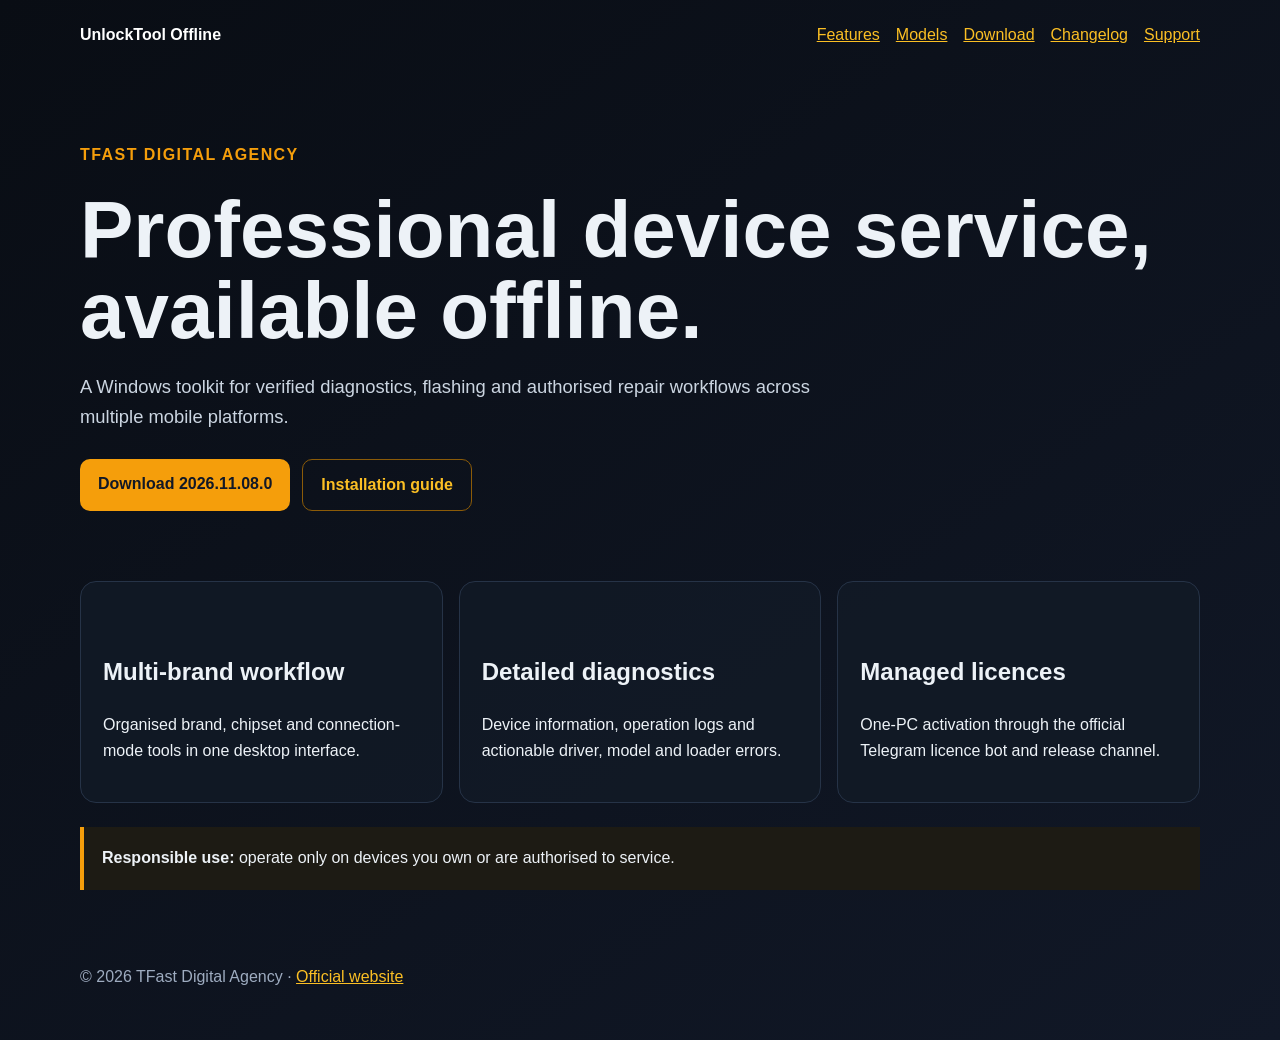
==== site/index.html @ e85ba022 "Launch UnlockTool Offline product site" ====
<!doctype html><html lang="en"><head><meta charset="utf-8"><meta name="viewport" content="width=device-width,initial-scale=1"><title>UnlockTool Offline — Professional Mobile Service Software</title><meta name="description" content="Official UnlockTool Offline downloads, features, installation instructions and verified release notes from TFast Digital Agency."><link rel="canonical" href="https://tfastdigital.github.io/unlocktool-offline/"><meta property="og:title" content="UnlockTool Offline"><meta property="og:description" content="Professional Windows software for authorised mobile-device diagnostics and repair workflows."><meta property="og:type" content="website"><meta property="og:url" content="https://tfastdigital.github.io/unlocktool-offline/"><link rel="stylesheet" href="assets/site.css"><script type="application/ld+json">{"@context":"https://schema.org","@type":"SoftwareApplication","name":"UnlockTool Offline","operatingSystem":"Windows 10, Windows 11","applicationCategory":"UtilitiesApplication","publisher":{"@type":"Organization","name":"TFast Digital Agency","url":"https://tfastdigital.com/"}}</script></head><body><header><a class="brand" href="./">UnlockTool Offline</a><nav><a href="features/">Features</a><a href="models/">Models</a><a href="download/">Download</a><a href="changelog/">Changelog</a><a href="support/">Support</a></nav></header><main><section class="hero"><span class="eyebrow">TFast Digital Agency</span><h1>Professional device service, available offline.</h1><p class="lead">A Windows toolkit for verified diagnostics, flashing and authorised repair workflows across multiple mobile platforms.</p><div class="buttons"><a class="button" href="download/">Download 2026.11.08.0</a><a class="button secondary" href="install/">Installation guide</a></div></section><section class="grid"><article class="card"><h2>Multi-brand workflow</h2><p>Organised brand, chipset and connection-mode tools in one desktop interface.</p></article><article class="card"><h2>Detailed diagnostics</h2><p>Device information, operation logs and actionable driver, model and loader errors.</p></article><article class="card"><h2>Managed licences</h2><p>One-PC activation through the official Telegram licence bot and release channel.</p></article></section><div class="notice"><strong>Responsible use:</strong> operate only on devices you own or are authorised to service.</div></main><footer>© <span data-year></span> TFast Digital Agency · <a href="https://tfastunlocker.com/">Official website</a></footer><script src="assets/site.js"></script></body></html>
---- site/assets/site.css ----
:root{color-scheme:dark;--bg:#090d14;--panel:#121a27;--text:#edf2f7;--muted:#9eacc0;--brand:#f59e0b;--line:#263347}*{box-sizing:border-box}body{margin:0;background:linear-gradient(145deg,#090d14,#111827);color:var(--text);font-family:Inter,Segoe UI,Arial,sans-serif;line-height:1.65}a{color:#fbbf24}header,main,footer{width:min(1120px,calc(100% - 36px));margin:auto}header{display:flex;justify-content:space-between;align-items:center;padding:22px 0}nav{display:flex;gap:16px;flex-wrap:wrap}.brand{font-weight:900;color:#fff;text-decoration:none}.hero{padding:72px 0 44px}.eyebrow{color:var(--brand);font-weight:800;text-transform:uppercase;letter-spacing:.09em}h1{font-size:clamp(2.3rem,7vw,5rem);line-height:1.02;margin:.25em 0}h2{margin-top:2em}.lead{max-width:760px;color:#cbd5e1;font-size:1.15rem}.buttons{display:flex;gap:12px;flex-wrap:wrap;margin:26px 0}.button{padding:12px 18px;background:var(--brand);color:#111827;border-radius:10px;font-weight:800;text-decoration:none}.button.secondary{background:transparent;color:#fbbf24;border:1px solid #8b5b08}.grid{display:grid;grid-template-columns:repeat(3,1fr);gap:16px}.card{background:rgba(18,26,39,.82);border:1px solid var(--line);border-radius:16px;padding:22px}.notice{border-left:4px solid var(--brand);background:#1d1b14;padding:18px;margin:24px 0}code{color:#fbbf24}footer{color:var(--muted);padding:50px 0}@media(max-width:760px){header{align-items:flex-start;flex-direction:column;gap:14px}.grid{grid-template-columns:1fr}.hero{padding-top:44px}}
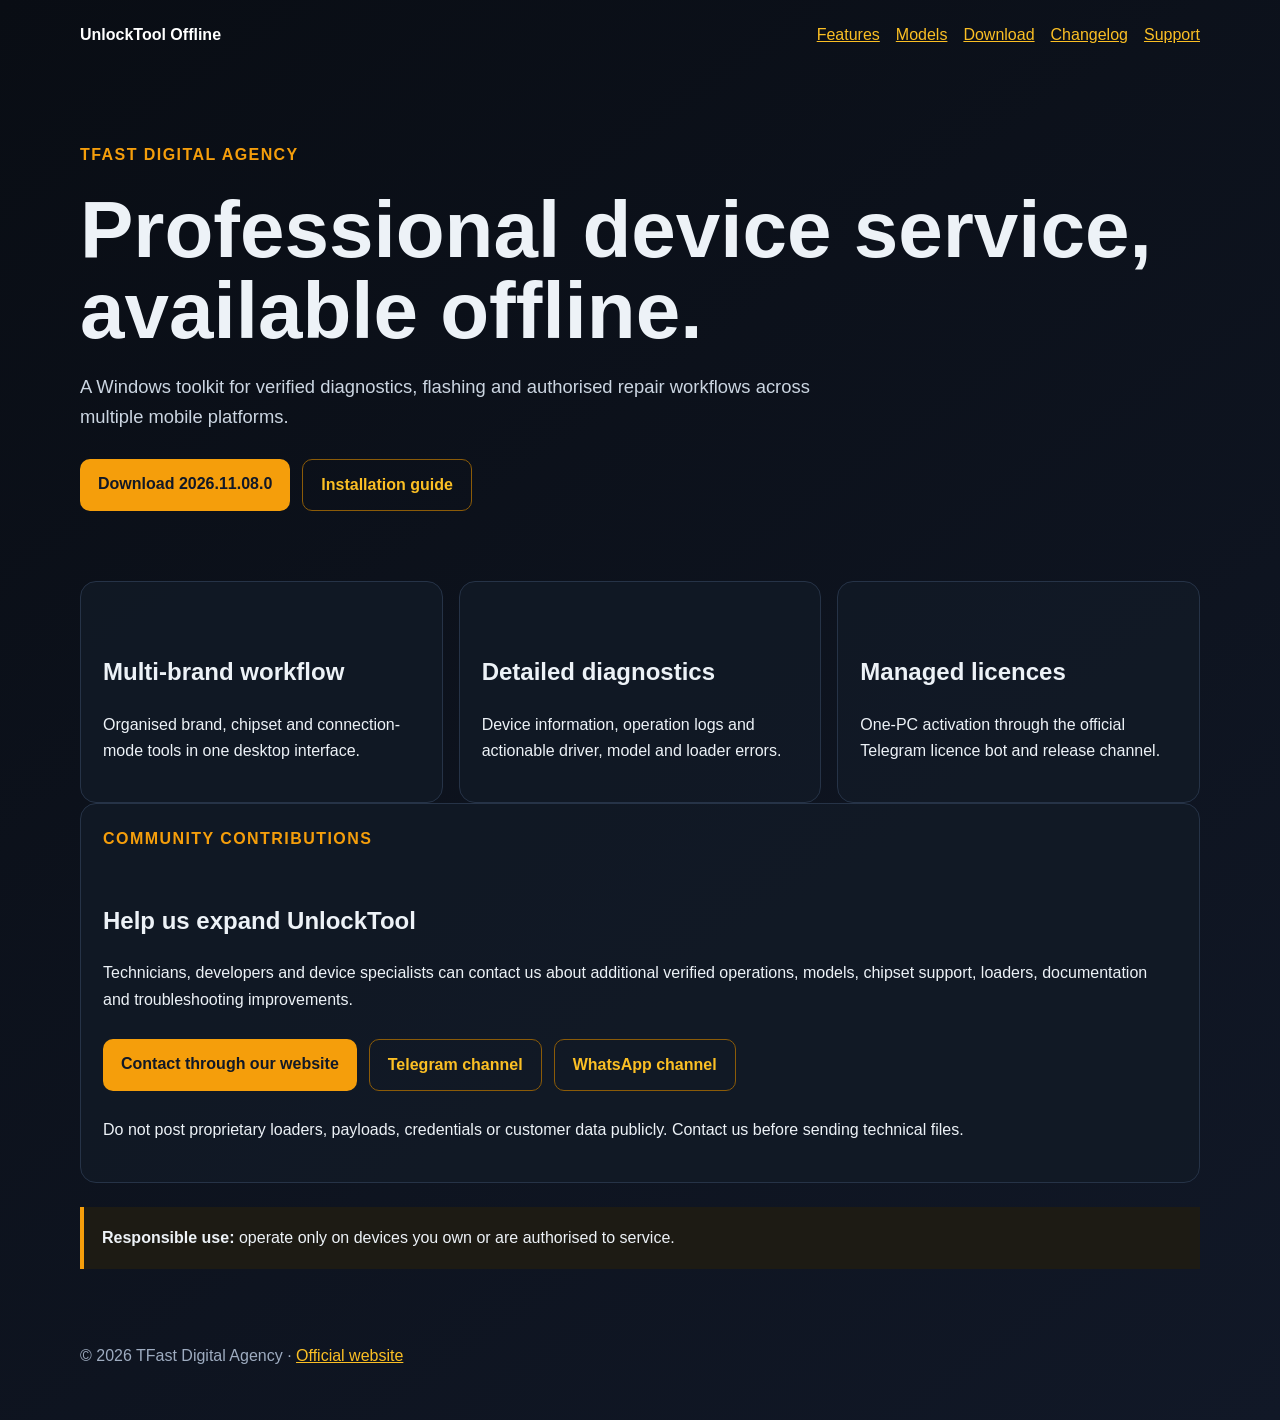
==== commit 39a1516f: "Add contribution and community contact guidance" ====
--- a/site/index.html
+++ b/site/index.html
@@ -1 +1,27 @@
-<!doctype html><html lang="en"><head><meta charset="utf-8"><meta name="viewport" content="width=device-width,initial-scale=1"><title>UnlockTool Offline — Professional Mobile Service Software</title><meta name="description" content="Official UnlockTool Offline downloads, features, installation instructions and verified release notes from TFast Digital Agency."><link rel="canonical" href="https://tfastdigital.github.io/unlocktool-offline/"><meta property="og:title" content="UnlockTool Offline"><meta property="og:description" content="Professional Windows software for authorised mobile-device diagnostics and repair workflows."><meta property="og:type" content="website"><meta property="og:url" content="https://tfastdigital.github.io/unlocktool-offline/"><link rel="stylesheet" href="assets/site.css"><script type="application/ld+json">{"@context":"https://schema.org","@type":"SoftwareApplication","name":"UnlockTool Offline","operatingSystem":"Windows 10, Windows 11","applicationCategory":"UtilitiesApplication","publisher":{"@type":"Organization","name":"TFast Digital Agency","url":"https://tfastdigital.com/"}}</script></head><body><header><a class="brand" href="./">UnlockTool Offline</a><nav><a href="features/">Features</a><a href="models/">Models</a><a href="download/">Download</a><a href="changelog/">Changelog</a><a href="support/">Support</a></nav></header><main><section class="hero"><span class="eyebrow">TFast Digital Agency</span><h1>Professional device service, available offline.</h1><p class="lead">A Windows toolkit for verified diagnostics, flashing and authorised repair workflows across multiple mobile platforms.</p><div class="buttons"><a class="button" href="download/">Download 2026.11.08.0</a><a class="button secondary" href="install/">Installation guide</a></div></section><section class="grid"><article class="card"><h2>Multi-brand workflow</h2><p>Organised brand, chipset and connection-mode tools in one desktop interface.</p></article><article class="card"><h2>Detailed diagnostics</h2><p>Device information, operation logs and actionable driver, model and loader errors.</p></article><article class="card"><h2>Managed licences</h2><p>One-PC activation through the official Telegram licence bot and release channel.</p></article></section><div class="notice"><strong>Responsible use:</strong> operate only on devices you own or are authorised to service.</div></main><footer>© <span data-year></span> TFast Digital Agency · <a href="https://tfastunlocker.com/">Official website</a></footer><script src="assets/site.js"></script></body></html>
+<!doctype html>
+<html lang="en">
+<head>
+  <meta charset="utf-8">
+  <meta name="viewport" content="width=device-width,initial-scale=1">
+  <title>UnlockTool Offline — Professional Mobile Service Software</title>
+  <meta name="description" content="Official UnlockTool Offline downloads, features, installation instructions and verified release notes from TFast Digital Agency.">
+  <link rel="canonical" href="https://tfastdigital.github.io/unlocktool-offline/">
+  <meta property="og:title" content="UnlockTool Offline">
+  <meta property="og:description" content="Professional Windows software for authorised mobile-device diagnostics and repair workflows.">
+  <meta property="og:type" content="website">
+  <meta property="og:url" content="https://tfastdigital.github.io/unlocktool-offline/">
+  <link rel="stylesheet" href="assets/site.css">
+  <script type="application/ld+json">{"@context":"https://schema.org","@type":"SoftwareApplication","name":"UnlockTool Offline","operatingSystem":"Windows 10, Windows 11","applicationCategory":"UtilitiesApplication","publisher":{"@type":"Organization","name":"TFast Digital Agency","url":"https://tfastdigital.com/"}}</script>
+</head>
+<body>
+  <header><a class="brand" href="./">UnlockTool Offline</a><nav><a href="features/">Features</a><a href="models/">Models</a><a href="download/">Download</a><a href="changelog/">Changelog</a><a href="support/">Support</a></nav></header>
+  <main>
+    <section class="hero"><span class="eyebrow">TFast Digital Agency</span><h1>Professional device service, available offline.</h1><p class="lead">A Windows toolkit for verified diagnostics, flashing and authorised repair workflows across multiple mobile platforms.</p><div class="buttons"><a class="button" href="download/">Download 2026.11.08.0</a><a class="button secondary" href="install/">Installation guide</a></div></section>
+    <section class="grid"><article class="card"><h2>Multi-brand workflow</h2><p>Organised brand, chipset and connection-mode tools in one desktop interface.</p></article><article class="card"><h2>Detailed diagnostics</h2><p>Device information, operation logs and actionable driver, model and loader errors.</p></article><article class="card"><h2>Managed licences</h2><p>One-PC activation through the official Telegram licence bot and release channel.</p></article></section>
+    <section class="card"><span class="eyebrow">Community contributions</span><h2>Help us expand UnlockTool</h2><p>Technicians, developers and device specialists can contact us about additional verified operations, models, chipset support, loaders, documentation and troubleshooting improvements.</p><div class="buttons"><a class="button" href="https://tfastunlocker.com/">Contact through our website</a><a class="button secondary" href="https://t.me/tfasthub">Telegram channel</a><a class="button secondary" href="https://www.whatsapp.com/channel/0029VaAYznPK5cDIXJa9nW1a">WhatsApp channel</a></div><p>Do not post proprietary loaders, payloads, credentials or customer data publicly. Contact us before sending technical files.</p></section>
+    <div class="notice"><strong>Responsible use:</strong> operate only on devices you own or are authorised to service.</div>
+  </main>
+  <footer>© <span data-year></span> TFast Digital Agency · <a href="https://tfastunlocker.com/">Official website</a></footer>
+  <script src="assets/site.js"></script>
+</body>
+</html>
